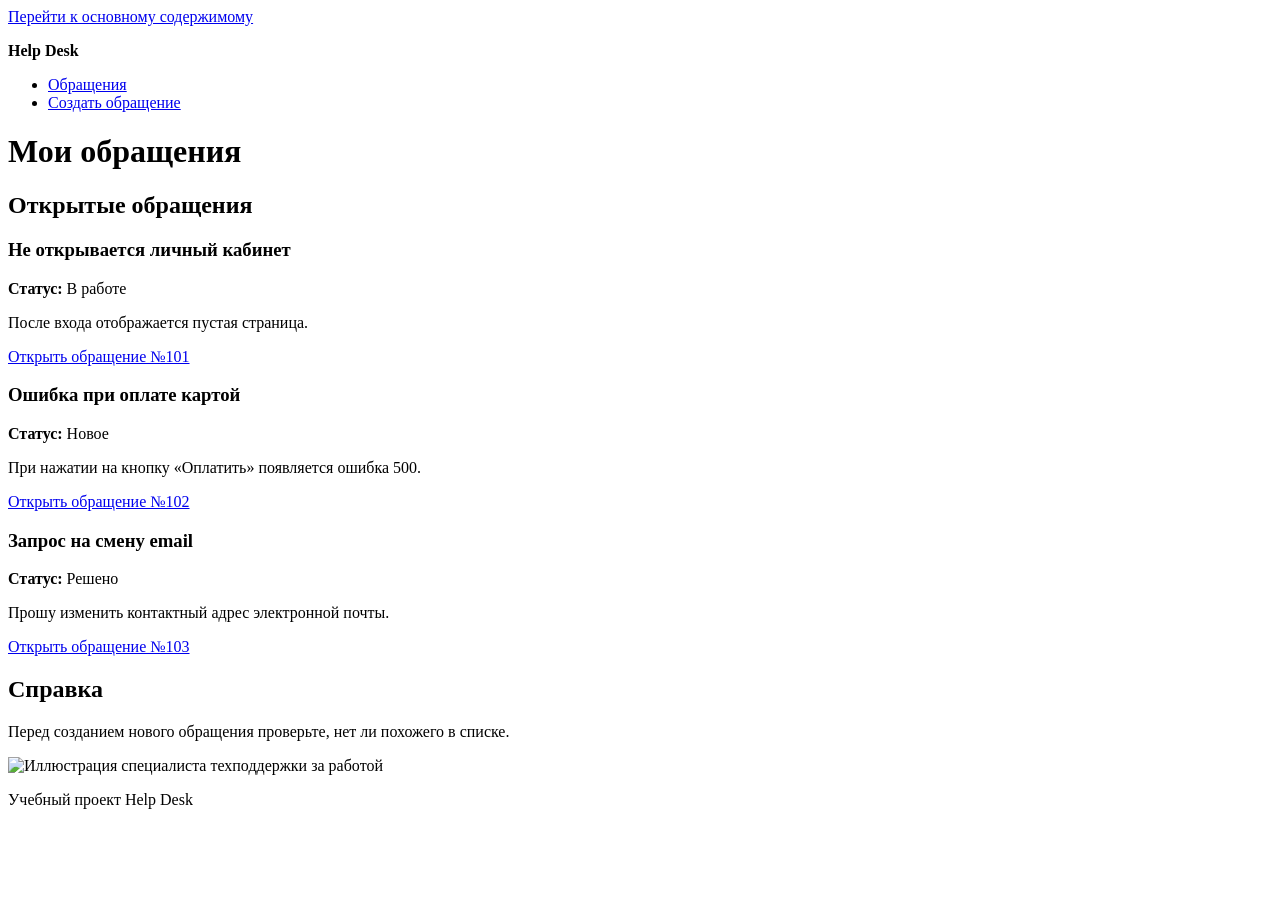
==== semantic-html/index.html @ 7b084f55 "Fix index.html" ====
<!doctype html>
<html lang="ru">
<head>
  <meta charset="utf-8">
  <meta name="viewport" content="width=device-width, initial-scale=1">
  <title>Список обращений — Help Desk</title>
</head>
<body>
  <a href="#main-content">Перейти к основному содержимому</a>

  <header>
    <p><strong>Help Desk</strong></p>
    <nav aria-label="Основная навигация">
      <ul>
        <li><a href="index.html">Обращения</a></li>
        <li><a href="create-ticket.html">Создать обращение</a></li>
      </ul>
    </nav>
  </header>

  <main id="main-content">
    <h1>Мои обращения</h1>

    <section aria-labelledby="open-tickets-heading">
      <h2 id="open-tickets-heading">Открытые обращения</h2>

      <article>
        <h3>Не открывается личный кабинет</h3>
        <p><strong>Статус:</strong> В работе</p>
        <p>После входа отображается пустая страница.</p>
        <a href="ticket-101.html">Открыть обращение №101</a>
      </article>

      <article>
        <h3>Ошибка при оплате картой</h3>
        <p><strong>Статус:</strong> Новое</p>
        <p>При нажатии на кнопку «Оплатить» появляется ошибка 500.</p>
        <a href="ticket-102.html">Открыть обращение №102</a>
      </article>

      <article>
        <h3>Запрос на смену email</h3>
        <p><strong>Статус:</strong> Решено</p>
        <p>Прошу изменить контактный адрес электронной почты.</p>
        <a href="ticket-103.html">Открыть обращение №103</a>
      </article>
    </section>

    <section aria-labelledby="help-heading">
      <h2 id="help-heading">Справка</h2>
      <p>Перед созданием нового обращения проверьте, нет ли похожего в списке.</p>
      <img src="assets/images/support.svg" alt="Иллюстрация специалиста техподдержки за работой">
    </section>
  </main>

  <footer>
    <p>Учебный проект Help Desk</p>
  </footer>
</body>
</html>
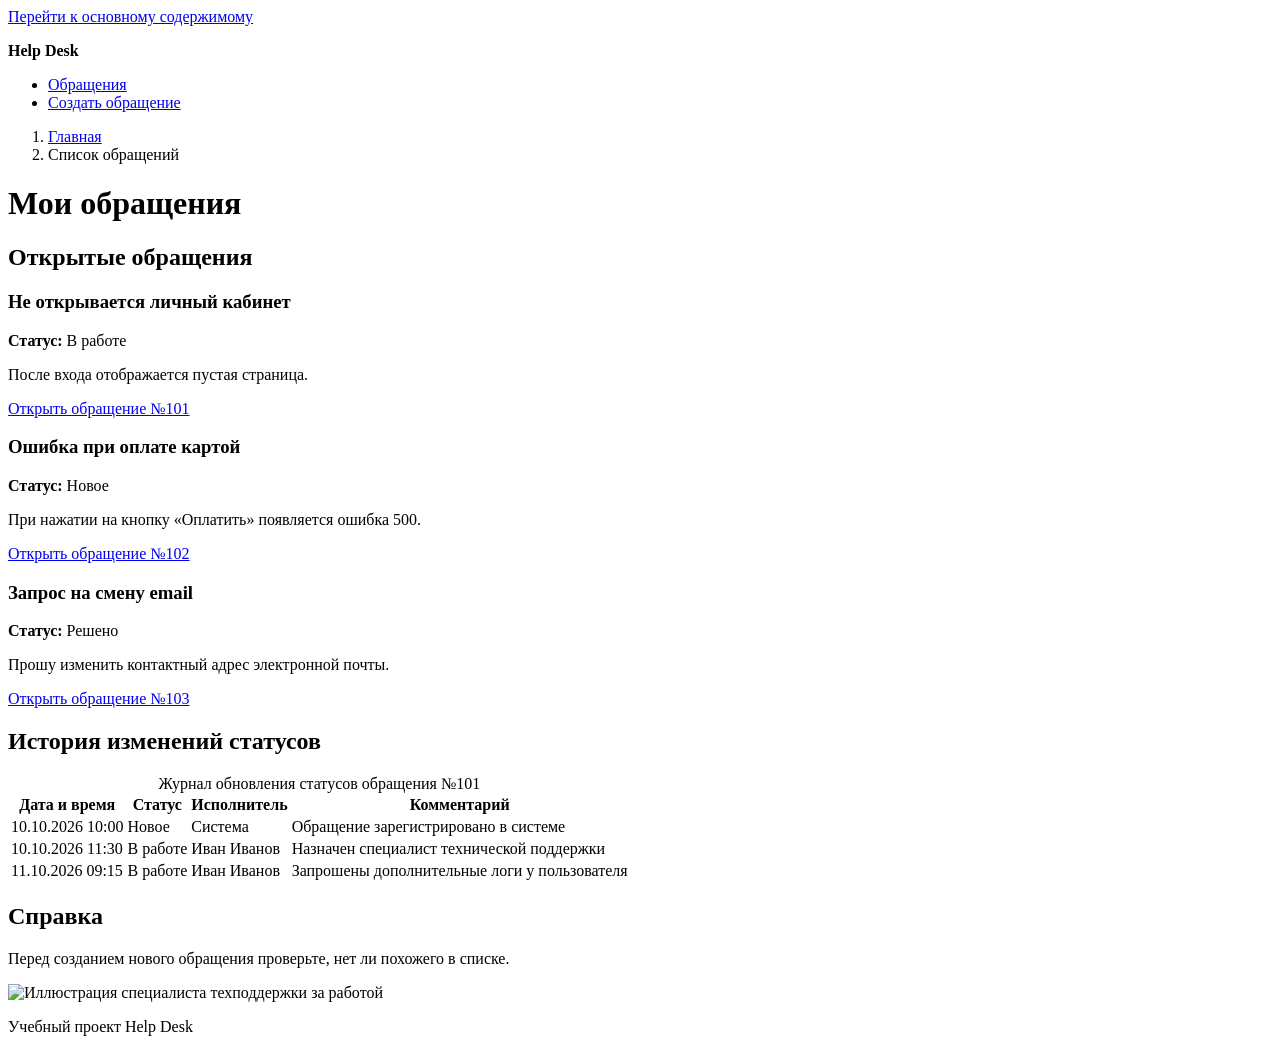
==== commit b9f93a8e: "Update index.html: Уровень 2" ====
--- a/semantic-html/index.html
+++ b/semantic-html/index.html
@@ -17,6 +17,13 @@
       </ul>
     </nav>
   </header>
+
+  <nav aria-label="Хлебные крошки">
+    <ol>
+      <li><a href="index.html">Главная</a></li>
+      <li><span aria-current="page">Список обращений</span></li>
+    </ol>
+  </nav>
 
   <main id="main-content">
     <h1>Мои обращения</h1>
@@ -46,6 +53,41 @@
       </article>
     </section>
 
+    <section aria-labelledby="history-heading">
+      <h2 id="history-heading">История изменений статусов</h2>
+      <table>
+        <caption>Журнал обновления статусов обращения №101</caption>
+        <thead>
+          <tr>
+            <th scope="col">Дата и время</th>
+            <th scope="col">Статус</th>
+            <th scope="col">Исполнитель</th>
+            <th scope="col">Комментарий</th>
+          </tr>
+        </thead>
+        <tbody>
+          <tr>
+            <td>10.10.2026 10:00</td>
+            <td>Новое</td>
+            <td>Система</td>
+            <td>Обращение зарегистрировано в системе</td>
+          </tr>
+          <tr>
+            <td>10.10.2026 11:30</td>
+            <td>В работе</td>
+            <td>Иван Иванов</td>
+            <td>Назначен специалист технической поддержки</td>
+          </tr>
+          <tr>
+            <td>11.10.2026 09:15</td>
+            <td>В работе</td>
+            <td>Иван Иванов</td>
+            <td>Запрошены дополнительные логи у пользователя</td>
+          </tr>
+        </tbody>
+      </table>
+    </section>
+
     <section aria-labelledby="help-heading">
       <h2 id="help-heading">Справка</h2>
       <p>Перед созданием нового обращения проверьте, нет ли похожего в списке.</p>
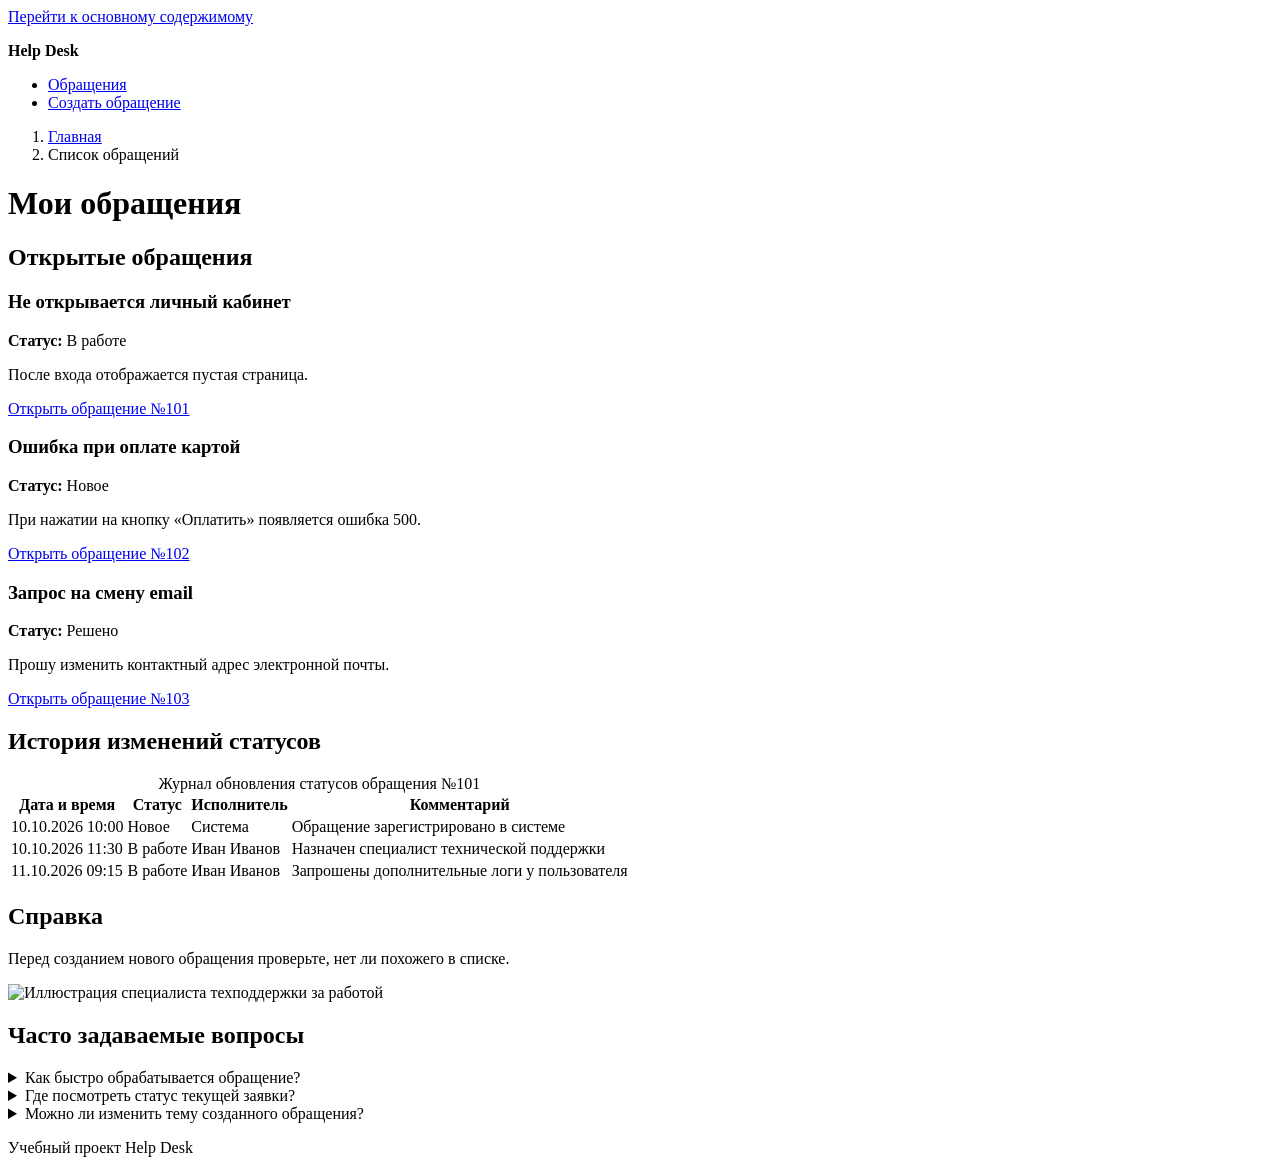
==== commit f816e8f0: "Update index.html: Самостоятельная работа (FAQ)" ====
--- a/semantic-html/index.html
+++ b/semantic-html/index.html
@@ -93,6 +93,22 @@
       <p>Перед созданием нового обращения проверьте, нет ли похожего в списке.</p>
       <img src="assets/images/support.svg" alt="Иллюстрация специалиста техподдержки за работой">
     </section>
+
+      <section aria-labelledby="faq-heading">
+      <h2 id="faq-heading">Часто задаваемые вопросы</h2>
+      <details>
+        <summary>Как быстро обрабатывается обращение?</summary>
+        <p>Время ответа составляет от 1 до 3 рабочих часов.</p>
+      </details>
+      <details>
+        <summary>Где посмотреть статус текущей заявки?</summary>
+        <p>Все заявки отображаются на главной странице в блоке «Открытые обращения».</p>
+      </details>
+      <details>
+        <summary>Можно ли изменить тему созданного обращения?</summary>
+        <p>Тема не редактируется, но вы можете добавить комментарий с уточнением.</p>
+      </details>
+    </section>
   </main>
 
   <footer>
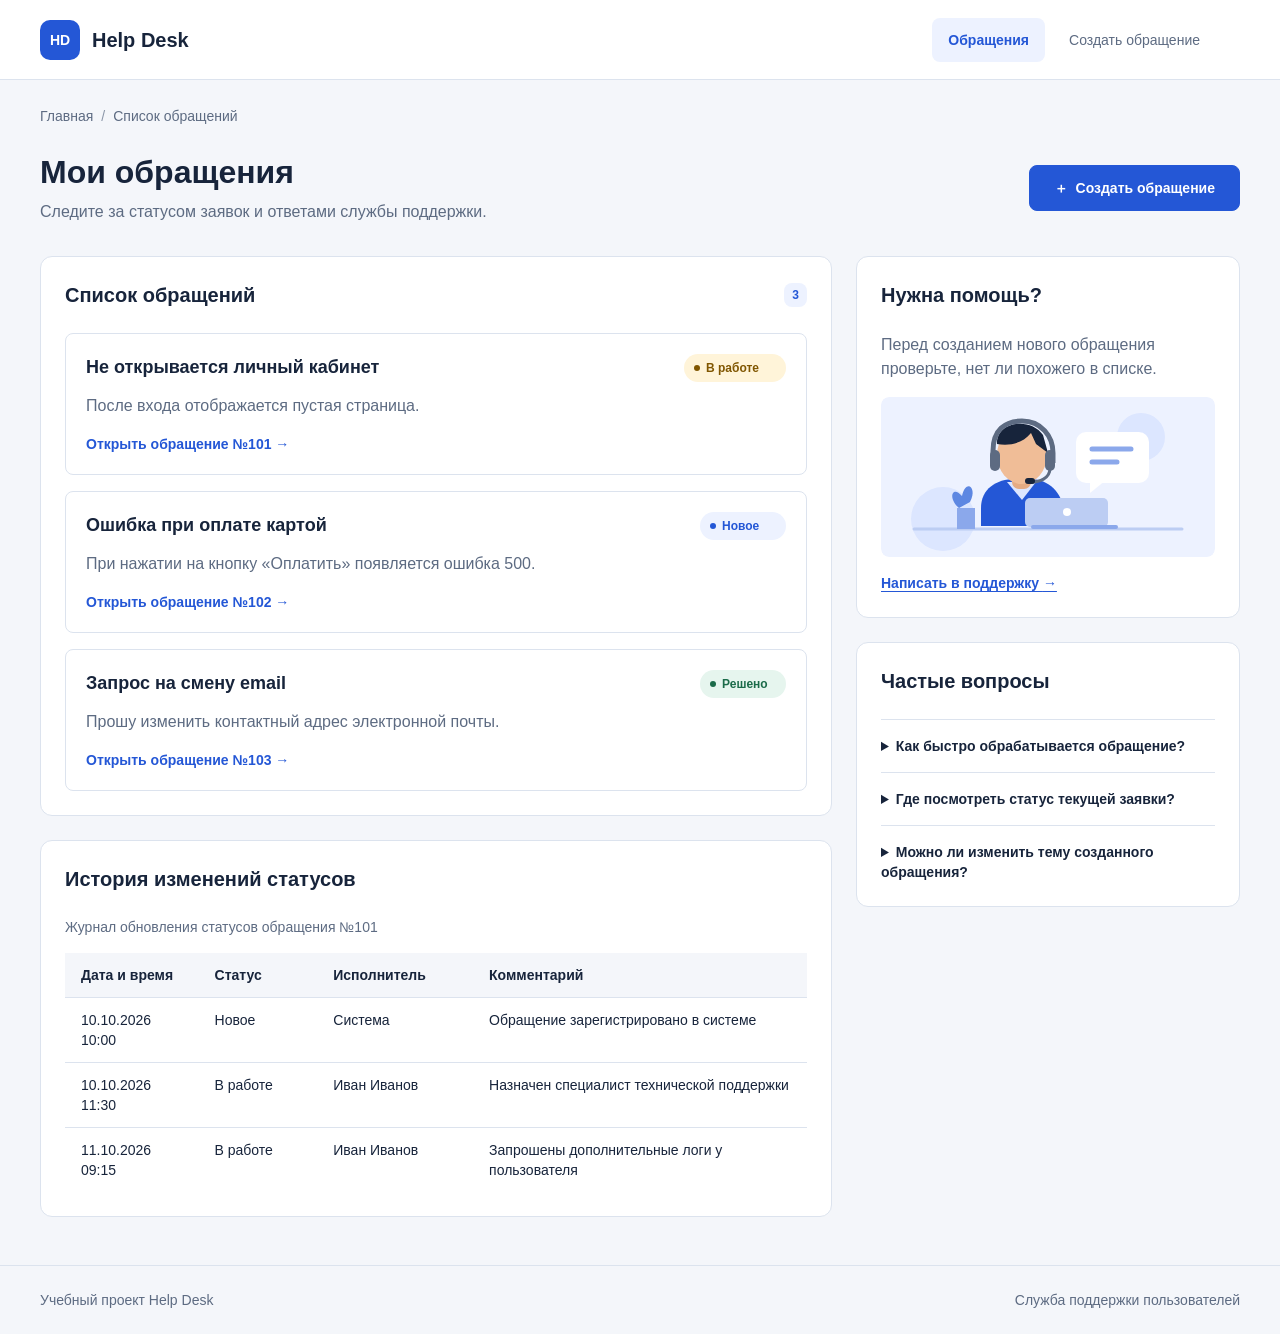
==== commit 90182f45: "Complete practical work 2: adaptive Help Desk layout" ====
--- a/semantic-html/index.html
+++ b/semantic-html/index.html
@@ -1,118 +1,88 @@
-<!doctype html>
-<html lang="ru">
-<head>
-  <meta charset="utf-8">
-  <meta name="viewport" content="width=device-width, initial-scale=1">
-  <title>Список обращений — Help Desk</title>
-</head>
-<body>
-  <a href="#main-content">Перейти к основному содержимому</a>
-
-  <header>
-    <p><strong>Help Desk</strong></p>
-    <nav aria-label="Основная навигация">
-      <ul>
-        <li><a href="index.html">Обращения</a></li>
-        <li><a href="create-ticket.html">Создать обращение</a></li>
-      </ul>
-    </nav>
-  </header>
-
-  <nav aria-label="Хлебные крошки">
-    <ol>
-      <li><a href="index.html">Главная</a></li>
-      <li><span aria-current="page">Список обращений</span></li>
-    </ol>
-  </nav>
-
-  <main id="main-content">
-    <h1>Мои обращения</h1>
-
-    <section aria-labelledby="open-tickets-heading">
-      <h2 id="open-tickets-heading">Открытые обращения</h2>
-
-      <article>
-        <h3>Не открывается личный кабинет</h3>
-        <p><strong>Статус:</strong> В работе</p>
-        <p>После входа отображается пустая страница.</p>
-        <a href="ticket-101.html">Открыть обращение №101</a>
-      </article>
-
-      <article>
-        <h3>Ошибка при оплате картой</h3>
-        <p><strong>Статус:</strong> Новое</p>
-        <p>При нажатии на кнопку «Оплатить» появляется ошибка 500.</p>
-        <a href="ticket-102.html">Открыть обращение №102</a>
-      </article>
-
-      <article>
-        <h3>Запрос на смену email</h3>
-        <p><strong>Статус:</strong> Решено</p>
-        <p>Прошу изменить контактный адрес электронной почты.</p>
-        <a href="ticket-103.html">Открыть обращение №103</a>
-      </article>
-    </section>
-
-    <section aria-labelledby="history-heading">
-      <h2 id="history-heading">История изменений статусов</h2>
-      <table>
-        <caption>Журнал обновления статусов обращения №101</caption>
-        <thead>
-          <tr>
-            <th scope="col">Дата и время</th>
-            <th scope="col">Статус</th>
-            <th scope="col">Исполнитель</th>
-            <th scope="col">Комментарий</th>
-          </tr>
-        </thead>
-        <tbody>
-          <tr>
-            <td>10.10.2026 10:00</td>
-            <td>Новое</td>
-            <td>Система</td>
-            <td>Обращение зарегистрировано в системе</td>
-          </tr>
-          <tr>
-            <td>10.10.2026 11:30</td>
-            <td>В работе</td>
-            <td>Иван Иванов</td>
-            <td>Назначен специалист технической поддержки</td>
-          </tr>
-          <tr>
-            <td>11.10.2026 09:15</td>
-            <td>В работе</td>
-            <td>Иван Иванов</td>
-            <td>Запрошены дополнительные логи у пользователя</td>
-          </tr>
-        </tbody>
-      </table>
-    </section>
-
-    <section aria-labelledby="help-heading">
-      <h2 id="help-heading">Справка</h2>
-      <p>Перед созданием нового обращения проверьте, нет ли похожего в списке.</p>
-      <img src="assets/images/support.svg" alt="Иллюстрация специалиста техподдержки за работой">
-    </section>
-
-      <section aria-labelledby="faq-heading">
-      <h2 id="faq-heading">Часто задаваемые вопросы</h2>
-      <details>
-        <summary>Как быстро обрабатывается обращение?</summary>
-        <p>Время ответа составляет от 1 до 3 рабочих часов.</p>
-      </details>
-      <details>
-        <summary>Где посмотреть статус текущей заявки?</summary>
-        <p>Все заявки отображаются на главной странице в блоке «Открытые обращения».</p>
-      </details>
-      <details>
-        <summary>Можно ли изменить тему созданного обращения?</summary>
-        <p>Тема не редактируется, но вы можете добавить комментарий с уточнением.</p>
-      </details>
-    </section>
-  </main>
-
-  <footer>
-    <p>Учебный проект Help Desk</p>
-  </footer>
-</body>
-</html>
+<!doctype html>
+<html lang="ru">
+<head>
+  <meta charset="utf-8">
+  <meta name="viewport" content="width=device-width, initial-scale=1">
+  <title>Список обращений — Help Desk</title>
+  <link rel="stylesheet" href="assets/css/styles.css">
+</head>
+<body>
+  <a class="skip-link" href="#main-content">Перейти к основному содержимому</a>
+  <header class="site-header">
+    <div class="container header-inner">
+      <a class="brand" href="index.html"><span class="brand-mark" aria-hidden="true">HD</span>Help Desk</a>
+      <nav class="site-nav" aria-label="Основная навигация">
+        <ul>
+          <li><a href="index.html" aria-current="page">Обращения</a></li>
+          <li><a href="create-ticket.html">Создать обращение</a></li>
+        </ul>
+      </nav>
+    </div>
+  </header>
+  <nav class="container breadcrumbs" aria-label="Хлебные крошки">
+    <ol><li><a href="index.html">Главная</a></li><li><span aria-current="page">Список обращений</span></li></ol>
+  </nav>
+  <main class="container" id="main-content" tabindex="-1">
+    <div class="page-intro">
+      <div><h1>Мои обращения</h1><p class="page-description">Следите за статусом заявок и ответами службы поддержки.</p></div>
+      <a class="button" href="create-ticket.html"><span aria-hidden="true">＋</span>Создать обращение</a>
+    </div>
+    <div class="dashboard">
+      <div class="content-stack">
+        <section class="panel tickets-panel" aria-labelledby="tickets-heading">
+          <div class="panel-title"><h2 id="tickets-heading">Список обращений</h2><span class="count" aria-label="Всего обращений: 3">3</span></div>
+          <div class="ticket-list">
+            <article class="ticket-card" id="ticket-101">
+              <div class="ticket-meta"><h3>Не открывается личный кабинет</h3><span class="status status-progress"><span class="sr-status">Статус: </span>В работе</span></div>
+              <p class="ticket-description">После входа отображается пустая страница.</p>
+              <a class="ticket-link" href="ticket-101.html">Открыть обращение №101 <span aria-hidden="true">→</span></a>
+            </article>
+            <article class="ticket-card" id="ticket-102">
+              <div class="ticket-meta"><h3>Ошибка при оплате картой</h3><span class="status status-new"><span class="sr-status">Статус: </span>Новое</span></div>
+              <p class="ticket-description">При нажатии на кнопку «Оплатить» появляется ошибка 500.</p>
+              <a class="ticket-link" href="ticket-102.html">Открыть обращение №102 <span aria-hidden="true">→</span></a>
+            </article>
+            <article class="ticket-card" id="ticket-103">
+              <div class="ticket-meta"><h3>Запрос на смену email</h3><span class="status status-done"><span class="sr-status">Статус: </span>Решено</span></div>
+              <p class="ticket-description">Прошу изменить контактный адрес электронной почты.</p>
+              <a class="ticket-link" href="ticket-103.html">Открыть обращение №103 <span aria-hidden="true">→</span></a>
+            </article>
+          </div>
+        </section>
+        <section class="panel history-panel" aria-labelledby="history-heading">
+          <div class="panel-title"><h2 id="history-heading">История изменений статусов</h2></div>
+          <div class="table-scroll" tabindex="0" role="region" aria-label="Журнал статусов: таблица с горизонтальной прокруткой">
+            <table>
+              <caption>Журнал обновления статусов обращения №101</caption>
+              <colgroup><col style="width:18%"><col style="width:16%"><col style="width:21%"><col style="width:45%"></colgroup>
+              <thead><tr><th scope="col">Дата и время</th><th scope="col">Статус</th><th scope="col">Исполнитель</th><th scope="col">Комментарий</th></tr></thead>
+              <tbody>
+                <tr><td><time datetime="2026-10-10T10:00">10.10.2026<br>10:00</time></td><td>Новое</td><td class="assignee">Система</td><td>Обращение зарегистрировано в системе</td></tr>
+                <tr><td><time datetime="2026-10-10T11:30">10.10.2026<br>11:30</time></td><td>В работе</td><td class="assignee">Иван Иванов</td><td>Назначен специалист технической поддержки</td></tr>
+                <tr><td><time datetime="2026-10-11T09:15">11.10.2026<br>09:15</time></td><td>В работе</td><td class="assignee">Иван Иванов</td><td>Запрошены дополнительные логи у пользователя</td></tr>
+              </tbody>
+            </table>
+          </div>
+        </section>
+      </div>
+      <aside class="sidebar" aria-label="Помощь пользователю">
+        <section class="panel help-panel" aria-labelledby="help-heading">
+          <div class="panel-title"><h2 id="help-heading">Нужна помощь?</h2></div>
+          <p class="help-copy">Перед созданием нового обращения проверьте, нет ли похожего в списке.</p>
+          <img class="support-image" src="assets/images/support.svg" width="334" height="160" alt="Специалист службы поддержки за рабочим столом">
+          <a class="help-link" href="create-ticket.html">Написать в поддержку <span aria-hidden="true">→</span></a>
+        </section>
+        <section class="panel faq-panel" aria-labelledby="faq-heading">
+          <div class="panel-title"><h2 id="faq-heading">Частые вопросы</h2></div>
+          <details><summary>Как быстро обрабатывается обращение?</summary><p>Время ответа составляет от 1 до 3 рабочих часов.</p></details>
+          <details><summary>Где посмотреть статус текущей заявки?</summary><p>Все заявки отображаются на главной странице в блоке «Список обращений».</p></details>
+          <details><summary>Можно ли изменить тему созданного обращения?</summary><p>Тема не редактируется, но вы можете добавить комментарий с уточнением.</p></details>
+        </section>
+      </aside>
+    </div>
+  </main>
+  <footer class="site-footer">
+    <div class="container footer-inner"><p>Учебный проект Help Desk</p><p>Служба поддержки пользователей</p></div>
+  </footer>
+</body>
+</html>
--- a/semantic-html/assets/css/styles.css
+++ b/semantic-html/assets/css/styles.css
@@ -0,0 +1,136 @@
+:root {
+  --container: 75rem;
+  --space-1: .25rem;
+  --space-2: .5rem;
+  --space-3: .75rem;
+  --space-4: 1rem;
+  --space-card: 1.25rem;
+  --space-5: 1.5rem;
+  --space-6: 2rem;
+  --space-7: 3rem;
+  --radius: .75rem;
+  --ink: #17243b;
+  --muted: #5d6b82;
+  --line: #dce3ee;
+  --surface: #fff;
+  --background: #f4f6fa;
+  --accent: #2457d6;
+}
+*, *::before, *::after { box-sizing: border-box; }
+html { color-scheme: light; }
+body {
+  margin: 0;
+  background: var(--background);
+  color: var(--ink);
+  font: 1rem/1.5 Arial, sans-serif;
+}
+h1, h2, h3, p, ul, ol { margin: 0; }
+a { color: var(--accent); text-underline-offset: .2em; }
+button, input, select, textarea { font: inherit; }
+button, summary { cursor: pointer; }
+img { display: block; max-width: 100%; height: auto; }
+:focus-visible { outline: 3px solid var(--accent); outline-offset: 4px; }
+.container { width: min(calc(100% - 3rem), var(--container)); margin-inline: auto; }
+.skip-link {
+  position: absolute;
+  inset-block-start: var(--space-2);
+  inset-inline-start: var(--space-4);
+  z-index: 2;
+  padding: var(--space-3) var(--space-4);
+  background: var(--surface);
+  transform: translateY(-200%);
+}
+.skip-link:focus { transform: translateY(0); }
+.site-header { background: var(--surface); box-shadow: inset 0 -1px var(--line); }
+.header-inner {
+  min-height: 5rem;
+  display: flex;
+  align-items: center;
+  justify-content: space-between;
+  gap: var(--space-5);
+  padding-block: var(--space-4);
+}
+.brand { display: inline-flex; align-items: center; gap: var(--space-3); text-decoration: none; color: var(--ink); font-size: 1.25rem; font-weight: 700; }
+.brand-mark { display: grid; place-items: center; width: 2.5rem; min-height: 2.5rem; border-radius: .625rem; background: var(--accent); color: #fff; font-size: .875rem; }
+.site-nav { padding-inline-end: var(--space-5); }
+.site-nav ul { display: flex; flex-wrap: wrap; align-items: center; gap: var(--space-2); padding: 0; list-style: none; }
+.site-nav a { display: block; padding: var(--space-3) var(--space-4); border-radius: var(--space-2); color: var(--muted); text-decoration: none; font-size: .875rem; line-height: 1.25rem; }
+.site-nav a[aria-current="page"] { background: #edf2ff; color: var(--accent); font-weight: 700; }
+.site-nav a:hover, .ticket-link:hover { text-decoration: underline; }
+.breadcrumbs { margin-block: var(--space-5); font-size: .875rem; line-height: 1.5rem; }
+.breadcrumbs ol { display: flex; flex-wrap: wrap; gap: var(--space-2); padding: 0; list-style: none; color: var(--muted); }
+.breadcrumbs li + li::before { content: "/"; margin-inline-end: var(--space-2); color: #8b96a8; }
+.breadcrumbs a { color: var(--muted); text-decoration: none; }
+.page-intro { display: flex; align-items: center; justify-content: space-between; gap: var(--space-5); margin-block-end: var(--space-6); }
+.page-intro > div { min-width: 0; }
+h1 { font-size: clamp(1.75rem, 2.5vw, 2.25rem); line-height: calc(1em + .5rem); overflow-wrap: anywhere; }
+.page-description { margin-block-start: var(--space-2); color: var(--muted); }
+.button { display: inline-flex; align-items: center; justify-content: center; gap: var(--space-2); flex-shrink: 0; padding: var(--space-3) var(--space-5); border: 1px solid var(--accent); border-radius: var(--space-2); background: var(--accent); color: #fff; font-size: .875rem; line-height: 1.25rem; font-weight: 700; text-decoration: none; text-align: center; overflow-wrap: anywhere; }
+.button:hover { background: #1c45ad; }
+.dashboard { display: grid; grid-template-columns: minmax(0, 1fr) 24rem; align-items: start; gap: var(--space-5); }
+.content-stack, .sidebar { display: grid; gap: var(--space-5); min-width: 0; }
+.panel { min-width: 0; padding: var(--space-5); border: 1px solid var(--line); border-radius: var(--radius); background: var(--surface); }
+.panel-title { display: flex; align-items: center; justify-content: space-between; gap: var(--space-4); margin-block-end: var(--space-5); }
+h2 { font-size: 1.25rem; line-height: 1.75rem; overflow-wrap: anywhere; }
+.count { padding: .125rem var(--space-2); border-radius: var(--space-2); background: #edf2ff; color: var(--accent); font-size: .75rem; line-height: 1.25rem; font-weight: 700; }
+.ticket-list { display: grid; gap: var(--space-4); }
+.ticket-card { min-width: 0; padding: var(--space-card); border: 1px solid var(--line); border-radius: var(--space-2); }
+.ticket-meta { display: flex; flex-wrap: wrap; align-items: start; justify-content: space-between; gap: var(--space-2) var(--space-4); }
+.ticket-card h3 { flex: 1 1 15rem; min-width: 0; font-size: 1.125rem; line-height: 1.625rem; overflow-wrap: anywhere; }
+.status { display: inline-flex; align-items: center; gap: .375rem; padding: var(--space-1) .625rem; border-radius: 2rem; font-size: .75rem; line-height: 1.25rem; white-space: nowrap; font-weight: 700; }
+.status::before { content: ""; width: .375rem; height: .375rem; border-radius: 50%; background: currentColor; }
+.status-progress { min-width: 6.375rem; background: #fff4d9; color: #805600; }
+.status-new { min-width: 5.375rem; background: #edf2ff; color: #2457d6; }
+.status-done { min-width: 5.375rem; background: #e6f5ee; color: #1b6b49; }
+.ticket-description { margin-block-start: var(--space-3); color: var(--muted); overflow-wrap: anywhere; }
+.ticket-link { display: block; width: fit-content; max-width: 100%; margin-block-start: var(--space-4); font-size: .875rem; line-height: 1.25rem; font-weight: 700; text-decoration: none; }
+.table-scroll { max-width: 100%; overflow-x: auto; }
+table { width: 100%; border-collapse: collapse; table-layout: fixed; font-size: .875rem; line-height: 1.25rem; }
+caption { padding-block-end: var(--space-4); color: var(--muted); text-align: start; }
+th, td { padding: var(--space-3) var(--space-4); border-block-end: 1px solid var(--line); text-align: start; vertical-align: top; overflow-wrap: anywhere; }
+th { background: #f4f6fa; font-weight: 700; }
+tbody tr:last-child td { border-block-end: 0; }
+.help-copy { margin-block-end: var(--space-4); color: var(--muted); overflow-wrap: anywhere; }
+.support-image { width: 100%; border-radius: var(--space-2); }
+.help-link { display: block; width: fit-content; max-width: 100%; margin-block-start: var(--space-4); font-size: .875rem; line-height: 1.25rem; font-weight: 700; }
+details { border-block-start: 1px solid var(--line); padding-block: var(--space-4); }
+details:last-child { padding-block-end: 0; }
+summary { font-size: .875rem; line-height: 1.25rem; font-weight: 700; overflow-wrap: anywhere; }
+details p { margin-block-start: var(--space-3); color: var(--muted); font-size: .875rem; line-height: 1.375rem; overflow-wrap: anywhere; }
+.site-footer { margin-block-start: var(--space-7); border-block-start: 1px solid var(--line); padding-block: var(--space-5); color: var(--muted); font-size: .875rem; line-height: 1.25rem; }
+.footer-inner { display: flex; flex-wrap: wrap; justify-content: space-between; gap: var(--space-4); }
+.form-layout { display: grid; grid-template-columns: minmax(0, 49.5rem) minmax(0, 1fr); gap: var(--space-5); align-items: start; }
+.ticket-form { display: grid; gap: var(--space-5); }
+.form-grid { display: grid; grid-template-columns: repeat(2, minmax(0, 1fr)); gap: var(--space-5); }
+.field { display: grid; align-content: start; gap: var(--space-2); min-width: 0; }
+.field label, legend { font-weight: 700; font-size: .875rem; }
+input:not([type="radio"], [type="checkbox"]), select, textarea { width: 100%; min-width: 0; border: 1px solid #aebbd0; border-radius: var(--space-2); padding: calc(var(--space-3) - 1px) var(--space-3); color: var(--ink); background: var(--surface); line-height: 1.5rem; }
+textarea { resize: vertical; }
+.field-hint { color: var(--muted); font-size: .875rem; line-height: 1.25rem; overflow-wrap: anywhere; }
+fieldset { min-width: 0; margin: 0; padding: var(--space-4); border: 1px solid var(--line); border-radius: var(--space-2); }
+legend { padding-inline: var(--space-2); }
+.choices { display: flex; flex-wrap: wrap; gap: var(--space-4); }
+.choice { display: flex; align-items: baseline; gap: var(--space-2); overflow-wrap: anywhere; }
+input[type="radio"], input[type="checkbox"] { accent-color: var(--accent); flex-shrink: 0; }
+.form-actions { display: flex; flex-wrap: wrap; align-items: center; gap: var(--space-4); }
+.form-result { padding: var(--space-4); border: 1px solid #b4dac6; border-radius: var(--space-2); background: #e6f5ee; color: #1b6b49; overflow-wrap: anywhere; }
+.form-result[hidden] { display: none; }
+.detail-content { display: grid; gap: var(--space-5); }
+.detail-content p { overflow-wrap: anywhere; }
+@media (max-width: 62.5rem) {
+  .dashboard, .form-layout { grid-template-columns: minmax(0, 1fr); }
+  .sidebar { grid-template-columns: repeat(2, minmax(0, 1fr)); align-items: start; }
+}
+@media (max-width: 40rem) {
+  .container { width: min(calc(100% - 2rem), var(--container)); }
+  .header-inner, .page-intro { flex-direction: column; align-items: start; gap: var(--space-4); }
+  .site-nav { padding-inline-end: 0; }
+  .site-nav a { padding: var(--space-2) var(--space-3); }
+  .sidebar, .form-grid { grid-template-columns: minmax(0, 1fr); }
+  .panel { padding: var(--space-4); }
+  .ticket-card { padding: var(--space-4); }
+  .ticket-card h3 { flex-basis: 100%; }
+  .table-scroll table { min-width: 38rem; }
+}
+.sr-status { position: absolute; width: 1px; height: 1px; padding: 0; margin: -1px; overflow: hidden; clip-path: inset(50%); white-space: nowrap; border: 0; }
+.field[hidden] { display: none; }
